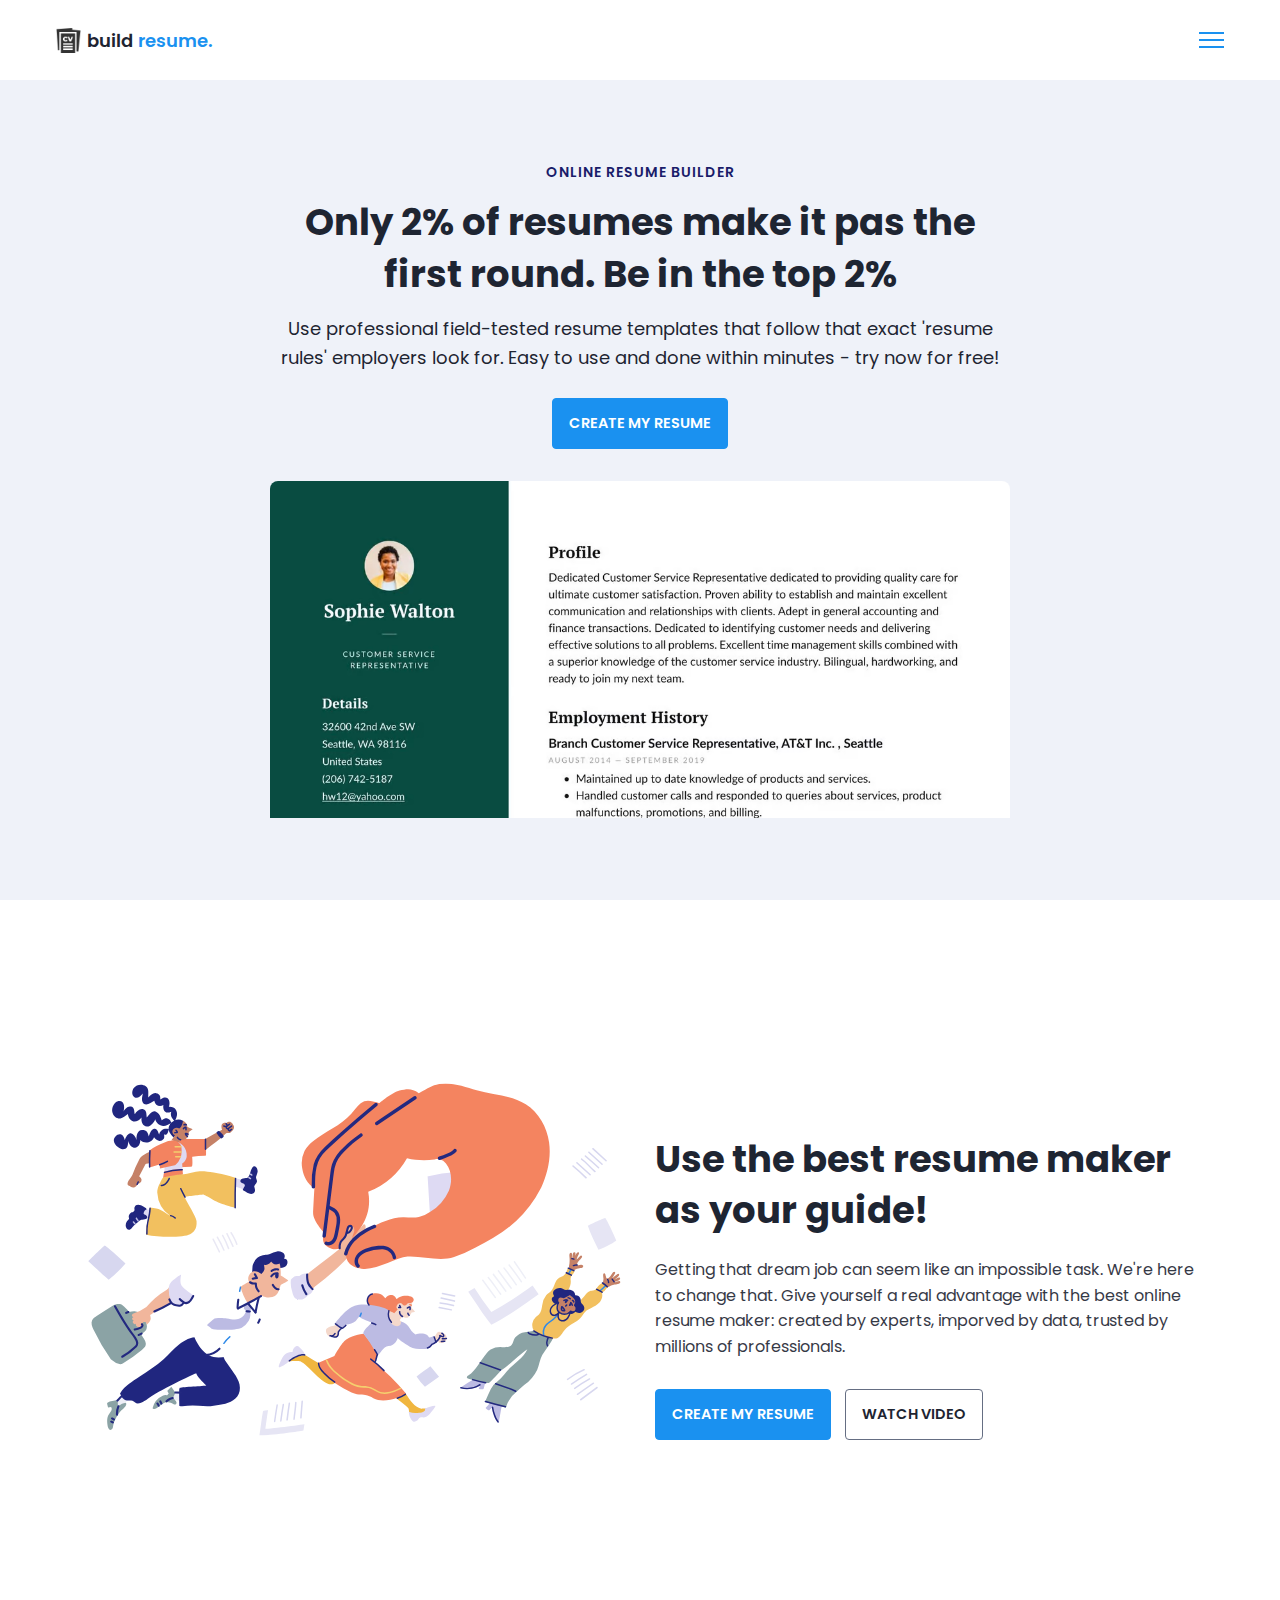
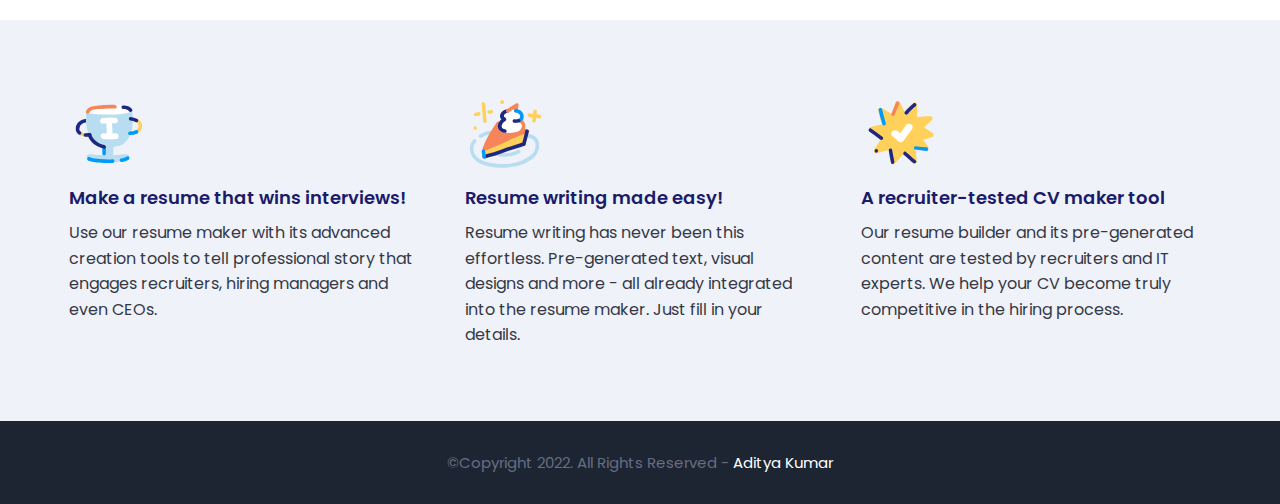
==== index.html @ 7c457c67 "Add files via upload" ====
<!DOCTYPE html>
<html>
    <head>
        <meta charset="utf-8">
        <meta http-equiv="X-UA-Compatible" content="IE=edge">
        <title>Home Page</title>
        <meta name="description" content="">
        <meta name="viewport" content="width=device-width, initial-scale=1">
        <link rel="stylesheet" href="assets/css/main.css">
    </head>
    <body>

        <nav class = "navbar bg-white">
            <div class="container">
                <div class = "navbar-content">
                    <div class = "brand-and-toggler">
                        <a href = "index.html" class = "navbar-brand">
                            <img src = "assets/images/curriculum-vitae.png" alt = "" class = "navbar-brand-icon">
                            <span class = "navbar-brand-text">build <span>resume.</span>
                        </a>
                        <button type = "button" class = "navbar-toggler-btn">
                            <div class = "bars">
                                <div class = "bar"></div>
                                <div class = "bar"></div>
                                <div class = "bar"></div>
                            </div>
                        </button>
                    </div>
                </div>
            </div>
        </nav>

        <header class = "header bg-bright" id = "header">
            <div class = "container">
                <div class = "header-content text-center">
                    <h6 class = "text-uppercase text-blue-dark fs-14 fw-6 ls-1">online resume builder</h6>
                    <h1 class = "lg-title">Only 2% of resumes make it pas the first round. Be in the top 2%</h1>
                    <p class = "text-dark fs-18">Use professional field-tested resume templates that follow that exact 'resume rules' employers look for. Easy to use and done within minutes - try now for free!</p>
                    <a href = "resume.html" class = "btn btn-primary text-uppercase">create my resume</a>
                    <img src = "assets/images/dublin-resume-templates.avif">
                </div>
            </div>
        </header>

        <div class="section-one">
            <div class="container">
                <div class = "section-one-content">
                    <div class="section-one-l">
                        <img src = "assets/images/visual-0c7080adf17f1f207276f613447c924f667dab34b7ac415cd7ef653172defd0b.svg">
                    </div>
                    <div class = "section-one-r text-center">
                        <h2 class = "lg-title">Use the best resume maker as your guide!</h2>
                        <p class = "text">Getting that dream job can seem like an impossible task. We're here to change that. Give yourself a real advantage with the best online resume maker: created by experts, imporved by data, trusted by millions of professionals.</p>
                        <div class = "btn-group">
                            <a href = "resume.html" class = "btn btn-primary text-uppercase">create my resume</a>
                            <a href = "#" class = "btn btn-secondary text-uppercase">watch video</a>
                        </div>
                    </div>
                </div>
            </div>
        </div>

        <div class = "section-two bg-bright">
            <div class="container">
                <div class="section-two-content">
                    <div class = "section-items">
                        <div class = "section-item">
                            <div class = "section-item-icon">
                                <img src = "assets/images/feature-1-edf4481d69166ac81917d1e40e6597c8d61aa970ad44367ce78049bf830fbda5.svg" alt = "">
                            </div>
                            <h5 class = "section-item-title">Make a resume that wins interviews!</h5>
                            <p class = "text">Use our resume maker with its advanced creation tools to tell professional story that engages recruiters, hiring managers and even CEOs.</p>
                        </div>

                        <div class = "section-item">
                            <div class = "section-item-icon">
                                <img src = "assets/images/feature-2-a7a471bd973c02a55d1b3f8aff578cd3c9a4c5ac4fc74423d94ecc04aef3492b.svg" alt = "">
                            </div>
                            <h5 class = "section-item-title">Resume writing made easy!</h5>
                            <p class = "text">Resume writing has never been this effortless. Pre-generated text, visual designs and more - all already integrated into the resume maker. Just fill in your details.</p>
                        </div>

                        <div class = "section-item">
                            <div class = "section-item-icon">
                                <img src = "assets/images/feature-3-4e87a82f83e260488c36f8105e26f439fdc3ee5009372bb5e12d9421f32eabdd.svg" alt = "">
                            </div>
                            <h5 class = "section-item-title">A recruiter-tested CV maker tool</h5>
                            <p class = "text">Our resume builder and its pre-generated content are tested by recruiters and IT experts. We help your CV become truly competitive in the hiring process.</p>
                        </div>
                    </div>
                </div>
            </div>
        </div>

        <footer class = "footer bg-dark">
            <div class="container">
                <div class = "footer-content text-center">
                    <p class="fs-15">&copy;Copyright 2022. All Rights Reserved - <span>Aditya Kumar</span></p>
                </div>
            </div>
        </footer>
        
    </body>
</html>
---- assets/css/main.css ----
@import url('https://fonts.googleapis.com/css2?family=Manrope:wght@200;300;400;500;600;700;800&family=Poppins:ital,wght@0,100;0,200;0,300;0,400;0,500;0,600;0,700;0,800;0,900;1,100;1,200;1,300;1,400;1,500;1,600;1,700;1,800;1,900&display=swap');

:root{
    --clr-blue: #1A91F0;
    --clr-blue-mid: #1170CD;
    --clr-blue-dark: #1A1C6A;
    --clr-white: #fff;
    --clr-bright: #EFF2F9;
    --clr-dark: #1e2532;
    --clr-black: #000;
    --clr-grey: #656e83;
    --clr-green: #084C41;
    --font-poppins: 'Poppins', sans-serif;
    --font-manrope: 'Manrope', sans-serif;;
    --transition: all 300ms ease-in-out;
}

*{
    padding: 0;
    margin: 0;
    box-sizing: border-box;
}

html{
    font-size: 10px;
}

body{
    font-size: 1.6rem;
    font-family: var(--font-poppins);
}

button{
    border: none;
    background-color: transparent;
    outline: 0;
    cursor: pointer;
    font-family: inherit;
}

img{
    width: 100%;
    display: block;
}

a{
    text-decoration: none;
}

/* fonts */
.font-poppins{font-family: var(--font-poppins);}
.font-manrope{font-family: var(--font-manrope);}

/* text colors */
.text-blue{color: var(--clr-blue);}
.text-blue-mid{color: var(--clr-blue-mid);}
.text-blue-dark{color: var(--clr-blue-dark);}
.text-bright{color: var(--clr-bright);}
.text-dark{color: var(--clr-dark);}
.text-grey{color: var(--clr-grey);}
.text-white{color: var(--clr-white);}

/* backgrounds */
.bg-blue{background-color: var(--clr-blue);}
.bg-blue-mid{background-color: var(--clr-blue-mid);}
.bg-blue-dark{background-color: var(--clr-blue-dark);}
.bg-bright{background-color: var(--clr-bright);}
.bg-dark{background-color: var(--clr-dark);}
.bg-grey{background-color: var(--clr-grey);}
.bg-white{background-color: var(--clr-white);}
.bg-black{background-color: var(--clr-black);}
.bg-green{background-color: var(--clr-green);}

.text-center{ text-align: center;}
.text-left{text-align: left;}
.text-right{text-align: right;}
.text-uppercase{text-transform: uppercase;}
.text-lowercase{text-transform: lowercase;}
.text-capitalize{text-transform: capitalize;}
.text{
    color: var(--clr-dark);
    opacity: 0.9;
    margin: 2rem 0;
    line-height: 1.6;
}

.fw-2{font-weight: 200;}
.fw-3{font-weight: 300;}
.fw-4{font-weight: 400;}
.fw-5{font-weight: 500;}
.fw-6{font-weight: 600;}
.fw-7{font-weight: 700;}
.fw-8{font-weight: 800;}

.fs-13{font-size: 13px;}
.fs-14{font-size: 14px;}
.fs-15{font-size: 15px;}
.fs-16{font-size: 16px;}
.fs-17{font-size: 17px;}
.fs-18{font-size: 18px;}
.fs-19{font-size: 19px;}
.fs-20{font-size: 20px;}
.fs-21{font-size: 21px;}
.fs-22{font-size: 22px;}
.fs-23{font-size: 23px;}
.fs-24{font-size: 24px;}
.fs-25{font-size: 25px;}

.ls-1{letter-spacing: 1px;}
.ls-2{letter-spacing: 2px;}

.container{
    max-width: 1200px;
    margin: 0 auto;
    padding: 0 1.6rem;
}

/* bars button */
.bars{
    display: flex;
    flex-direction: column;
    justify-content: space-between;
    height: 16.5px;
    width: 25px;
}
.bars .bar{
    width: 100%;
    height: 2px;
    background-color: var(--clr-blue);
    transition: var(--transition);
}

.bars:hover .bar{
    background-color: var(--clr-dark);
}

/* buttons */
.btn{
    font-size: 14.5px;
    font-weight: 600;
    padding: 1.4rem 1.6rem;
    border-radius: 4px;
    display: inline-block;
}

.btn-primary{
    background-color: var(--clr-blue);
    color: var(--clr-white);
    border: 1px solid var(--clr-blue);
    transition: var(--transition);
}

.btn-primary:hover{
    background-color: transparent;
    color: var(--clr-dark);
    border-color: var(--clr-grey);
}

.btn-secondary{
    background-color: transparent;
    color: var(--clr-dark);
    border: 1px solid var(--clr-grey);
    transition: var(--transition);
}

.btn-secondary:hover{
    background-color: var(--clr-blue);
    color: var(--clr-white);
    border-color: var(--clr-blue);
}

.btn-group button:first-child, .btn-group a:first-child{
    margin-right: 1rem!important;
}

/* navbar part */
.navbar{
    height: 80px;
    display: flex;
    align-items: center;
    box-shadow: rgba(0, 0, 0, 0.08) 0px 3px 8px;
}

.navbar .container{
    width: 100%;
}

.navbar-brand{
    display: flex;
    align-items: center;
    justify-content: flex-start;
    font-size: 1.8rem;
}
.navbar-brand-text{
    color: var(--clr-dark);
    font-weight: 600;
}
.navbar-brand-text span{
    color: var(--clr-blue);
}
.navbar-brand-icon{
    width: 25px;
    margin-right: 6px;
    opacity: 0.8;
}
.brand-and-toggler{
    display: flex;
    align-items: center;
    justify-content: space-between;
}
.header{
    min-height: calc(100vh - 80px);
    display: flex;
    flex-direction: column;
    align-items: center;
    justify-content: center;
}
.header-content{
    max-width: 740px;
    margin-right: auto;
    margin-left: auto;
}
.header-content img{
    max-width: 760px;
    border-top-right-radius: 8px;
    border-top-left-radius: 8px;
    margin-top: 3.2rem;
}
.lg-title{
    margin: 1.4rem 0;
    font-size: 37px;
    line-height: 1.4;
    color: var(--clr-dark);
}
.header-content p{
    margin-bottom: 2.6rem;
    line-height: 1.6;
}


/* section one */
.section-one{
    padding: 64px 0;
    min-height: 80vh;
    display: flex;
    align-items: center;
}
.section-one-l img{
    max-width: 545px;
    margin-right: auto;
    margin-left: auto;
}
.section-one-r{
    margin-top: 4rem;
}

.section-one .btn-group{
    margin-top: 2rem;
}
.section-one-r{
    max-width: 545px;
    margin-right: auto;
    margin-left: auto;
}
.section-one-r .btn-group{
    margin-top: 3rem;
}

/* section two */
.section-two{
    padding: 64px 0;
}
.section-two .section-items{
    display: grid;
    gap: 2rem;
}

.section-two .section-item{
    max-width: 350px;
    text-align: center;
    margin-right: auto;
    margin-left: auto;
}
.section-two .section-item-icon{
    margin: 1rem 0;
}
.section-two .section-item-icon img{
    width: 80px;
    margin-right: auto;
    margin-left: auto;
}
.section-two .section-item-title{
    color: var(--clr-blue-dark);
    font-size: 1.8rem;
    font-weight: 600;
}
.section-two .text{
    margin: 0.9rem 0;
}

/* footer */
.footer{
    padding: 3rem 0;
}
.footer-content p{
    color: var(--clr-grey);
}
.footer-content p span{
    color: var(--clr-white);
}

/* media queries */
@media screen and (min-width: 768px){
    .section-two .section-items{
        grid-template-columns: repeat(2, 1fr);
    }
}

@media screen and (min-width: 992px){
    .section-one-content{
        display: grid;
        grid-template-columns: repeat(2, 1fr);
        column-gap: 3rem;
    }
    .section-one-r{
        text-align: left;
    }
    .section-two .section-items{
        grid-template-columns: repeat(3, 1fr);
    }
    .section-two .section-item{
        text-align: left;
    }
    .section-two .section-item-icon img{
        margin-left: 0;
    }
}



/* resume page */
#about-sc{
    padding: 64px 0;
}

.cv-form-row-title{
    background-color: var(--clr-dark);
    padding: 0.8rem 1.6rem;
    margin-bottom: 2rem;
}

.cv-form-row-title h3{
    color: var(--clr-white);
    font-weight: 500;
    text-transform: uppercase;
    letter-spacing: 1.5px;
    font-size: 1.7rem;
}
.cv-form-blk{
    margin: 3rem 0;
}
.cv-form-row{
    padding: 3rem 2rem 0 2rem;
    border: 1px solid rgba(0, 0, 0, 0.08);
    margin-bottom: 1rem;
    position: relative;
}
textarea{
    resize: none;
}
.form-elem{
    margin-bottom: 3rem;
    position: relative;
}
.form-label{
    display: block;
    font-weight: 600;
    font-size: 14px;
    color: var(--clr-dark);
    margin-bottom: 0.5rem;
}
.form-control{
    border-radius: none;
    border: 1px solid rgba(0, 0, 0, 0.1);
    font-size: 14px;
    padding: 0.8rem 1.6rem;
    font-family: inherit;
    width: 100%;
    outline: 0;
    transition: var(--transition);
}

.form-control:focus{
    border-color: rgba(0, 0, 0, 0.3);
}
.form-text{
    color: #ca0b00;
    font-size: 12px;
    position: absolute;
    letter-spacing: 0.5px;
    top: calc(100% + 2px);
    left: 0;
    width: 100%;
}
.cols-3, .cols-2{
    display: grid;
}
.repeater-add-btn{
    width: 25px;
    height: 25px;
    background-color: var(--clr-blue-mid);
    font-size: 1.6rem;
    color: var(--clr-white);
    margin: 1rem 0;
}
.repeater-remove-btn{
    position: absolute;
    top: 10px;
    right: 10px;
    z-index: 999;
    width: 25px;
    height: 25px;
    border-radius: 50%;
    background-color: #ca0b00;
    color: var(--clr-white);
    font-size: 1.6rem;
}

/* preview section */
.preview-cnt{
    border-radius: 5px;
    display: grid;
    grid-template-columns: 32% auto;
    box-shadow: rgba(149, 157, 165, 0.2) 0px 8px 24px;
    overflow: hidden;
}

.preview-cnt-l{
    padding: 3rem 3rem 2rem 3rem;
}
.preview-cnt-r{
    padding: 3rem 3rem 3rem 4rem;
}
.preview-cnt-l .preview-blk:nth-child(1){
    text-align: center;
}
.preview-image{
    width: 120px;
    height: 120px;
    border-radius: 50%;
    overflow: hidden;
    margin-right: auto;
    margin-left: auto;
}
.preview-image img{
    width: 100%;
    height: 100%;
    object-fit: cover;
}
.preview-item-name{
    font-size: 2.4rem;
    font-weight: 600;
    margin: 1.8rem 0;
    position: relative;
}
.preview-item-name::after{
    position: absolute;
    content: "";
    bottom: -10px;
    width: 50px;
    height: 1.5px;
    background-color: rgba(255, 255, 255, 0.5);
    left: 50%;
    transform: translateX(-50%);
}
.preview-blk{
    padding: 1rem 0;
    margin-bottom: 1rem;
}
.preview-blk-title h3{
    text-transform: uppercase;
    letter-spacing: 0.5px;
    border-bottom: 0.5px solid rgba(0, 0, 0, 0.08);
    padding-bottom: 0.5rem;
}
.preview-blk-title{
    margin-bottom: 1rem;
}
.preview-blk-list .preview-item{
    font-size: 1.5rem;
    margin-bottom: 0.2rem;
    opacity: 0.95;
}
.preview-cnt-r .preview-blk-title{
    color: var(--clr-dark);
}
.preview-cnt-r .preview-blk-list .preview-item{
    margin-top: 1.8rem;
}

.achievements-items.preview-blk-list .preview-item span:first-child,
.educations-items.preview-blk-list .preview-item span:first-child,
.experiences-items.preview-blk-list .preview-item span:first-child{
    display: block;
    font-weight: 600;
    margin-bottom: 1rem;
    background-color: rgba(0, 0, 0, 0.03);
}

.educations-items.preview-blk-list .preview-item span:nth-child(2),
.experiences-items.preview-blk-list .preview-item span:nth-child(2){
    font-weight: 600;
    margin-right: 1rem;
}

.educations-items.preview-blk-list .preview-item span:nth-child(3),
.experiences-items.preview-blk-list .preview-item span:nth-child(3){
    font-style: italic;
    margin-right: 1rem;
}

.educations-items.preview-blk-list .preview-item span:nth-child(4),
.educations-items.preview-blk-list .preview-item span:nth-child(5),
.experiences-items.preview-blk-list .preview-item span:nth-child(4),
.experiences-items.preview-blk-list .preview-item span:nth-child(5){
    margin-right: 1rem;
    background-color: var(--clr-green);
    color: var(--clr-white);
    padding: 0 1rem;
    border-radius: 0.6rem;
}

.educations-items.preview-blk-list .preview-item span:nth-child(6),
.experiences-items.preview-blk-list .preview-item span:nth-child(6){
    font-size: 13.5px;
    display: block;
    opacity: 0.8;
    margin-top: 1rem;
}
.projects-items.preview-blk-list .preview-item span{
    display: block;
}

@media screen and (min-width: 768px){
    .cols-3{
        grid-template-columns: repeat(3, 1fr);
        column-gap: 2rem;
    }
    .cols-2{
        grid-template-columns: repeat(2, 1fr);
        column-gap: 2rem;
    }
}

@media screen and (min-width: 992px){
    .cv-form-row{
        padding: 3rem 3rem 0rem 3rem;
    }
    .cols-3{
        grid-template-columns: repeat(3, 1fr);
    }
}

.print-btn-sc{
    margin: 2rem 0 6rem 0;
}

/* print section */
@media print{
    body *{
        visibility: hidden;
    }

    .non_print_area{
        display: none;
    }

    .print_area, .print_area *{
        visibility: visible;
    }

    .print_area{
        width: 100%;
        position: absolute;
        left: 0;
        top: 0;
        overflow: hidden;
    }
}
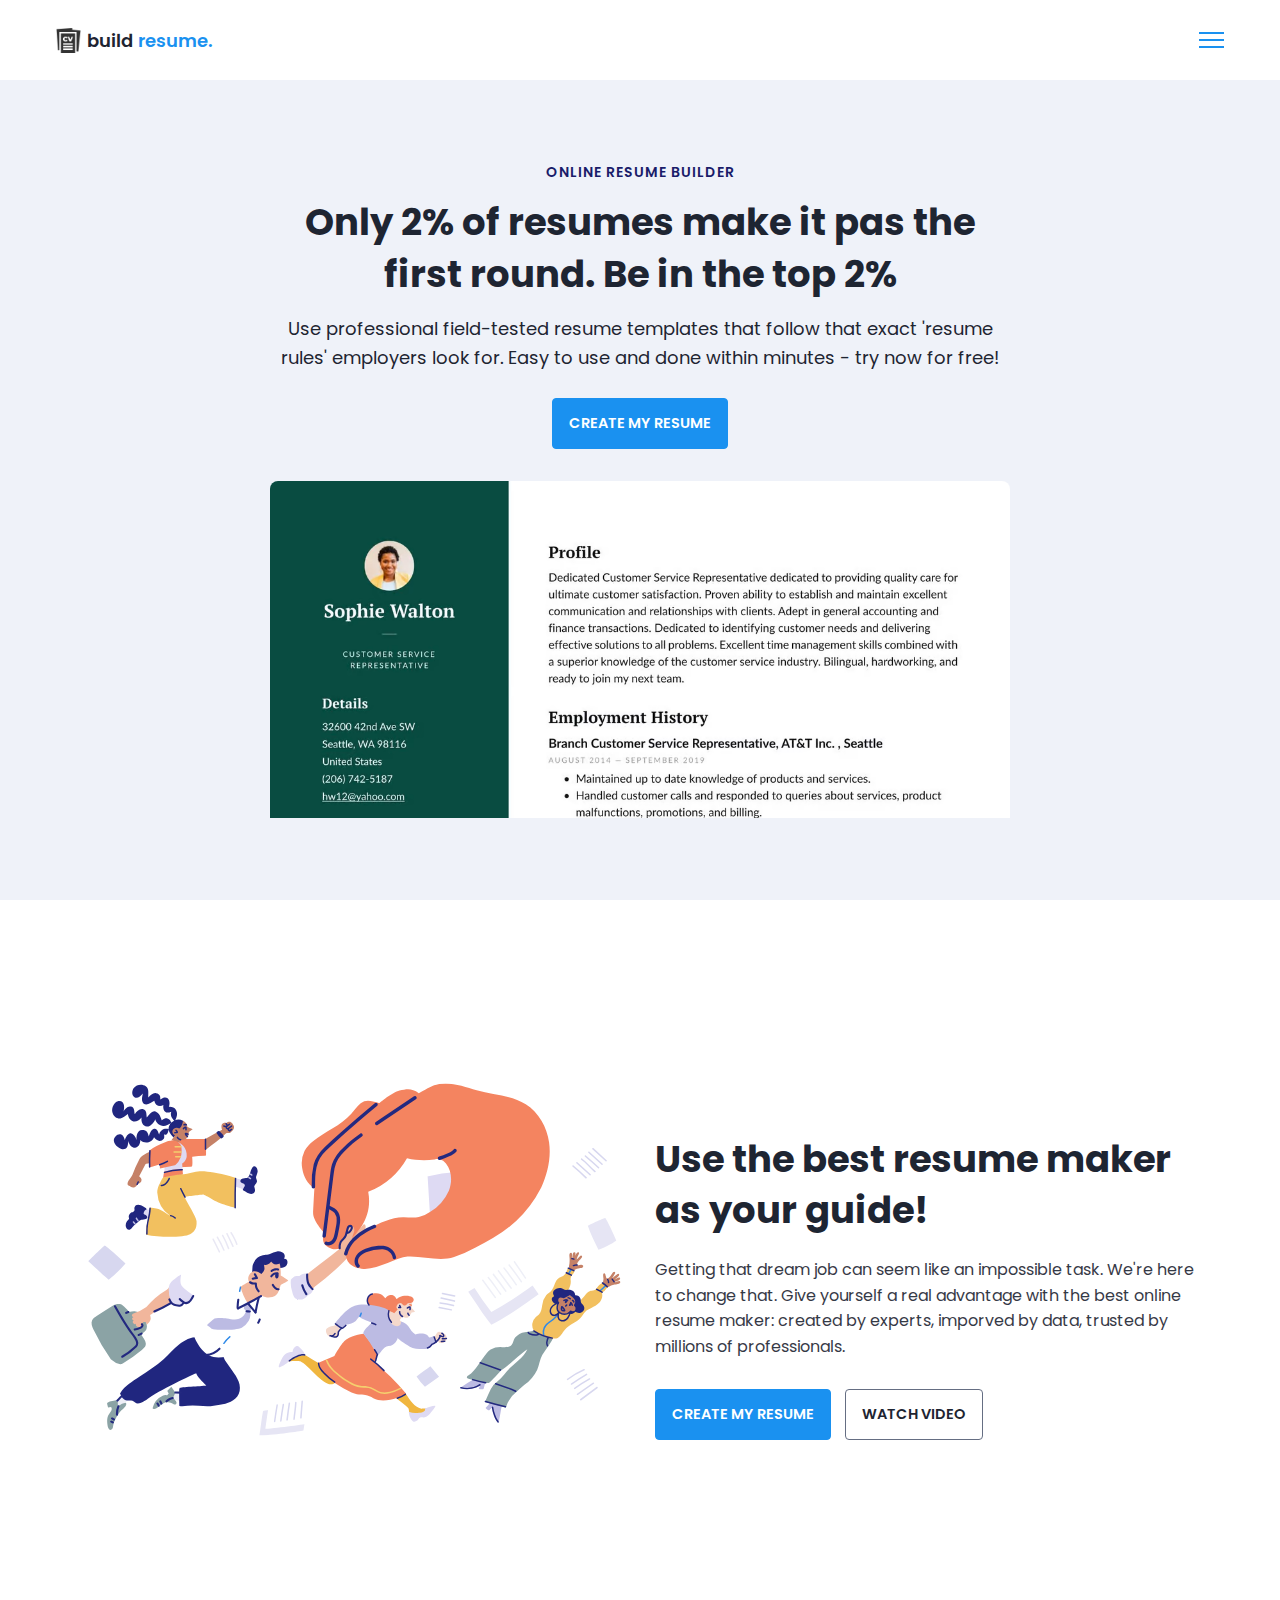
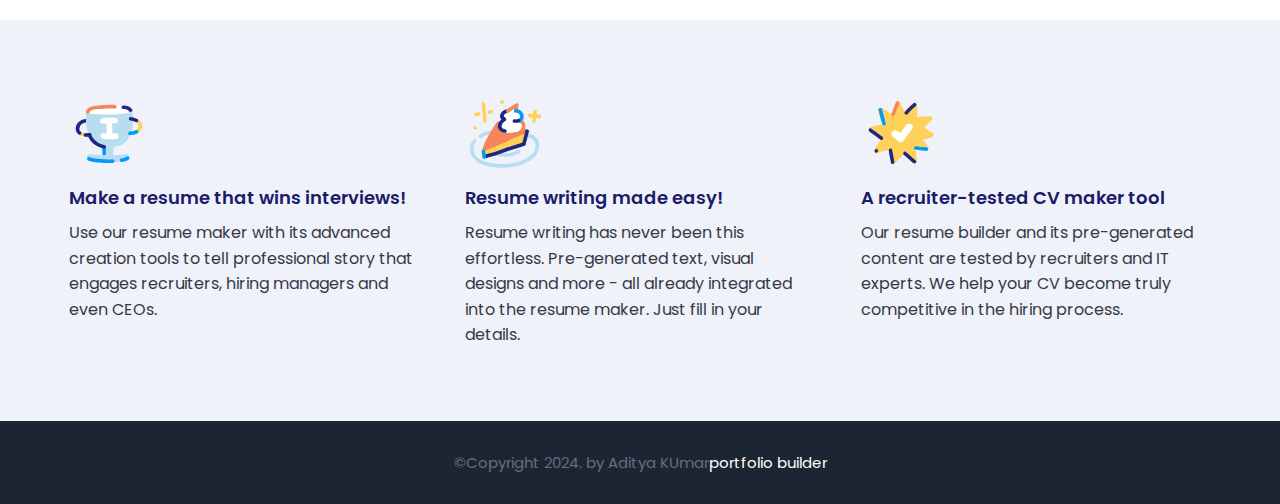
==== commit 5d54fbec: "Add files via upload" ====
--- a/index.html
+++ b/index.html
@@ -95,7 +95,7 @@
         <footer class = "footer bg-dark">
             <div class="container">
                 <div class = "footer-content text-center">
-                    <p class="fs-15">&copy;Copyright 2022. All Rights Reserved - <span>Aditya Kumar</span></p>
+                    <p class="fs-15">&copy;Copyright 2024. by Aditya KUmar<span>portfolio builder</span></p>
                 </div>
             </div>
         </footer>
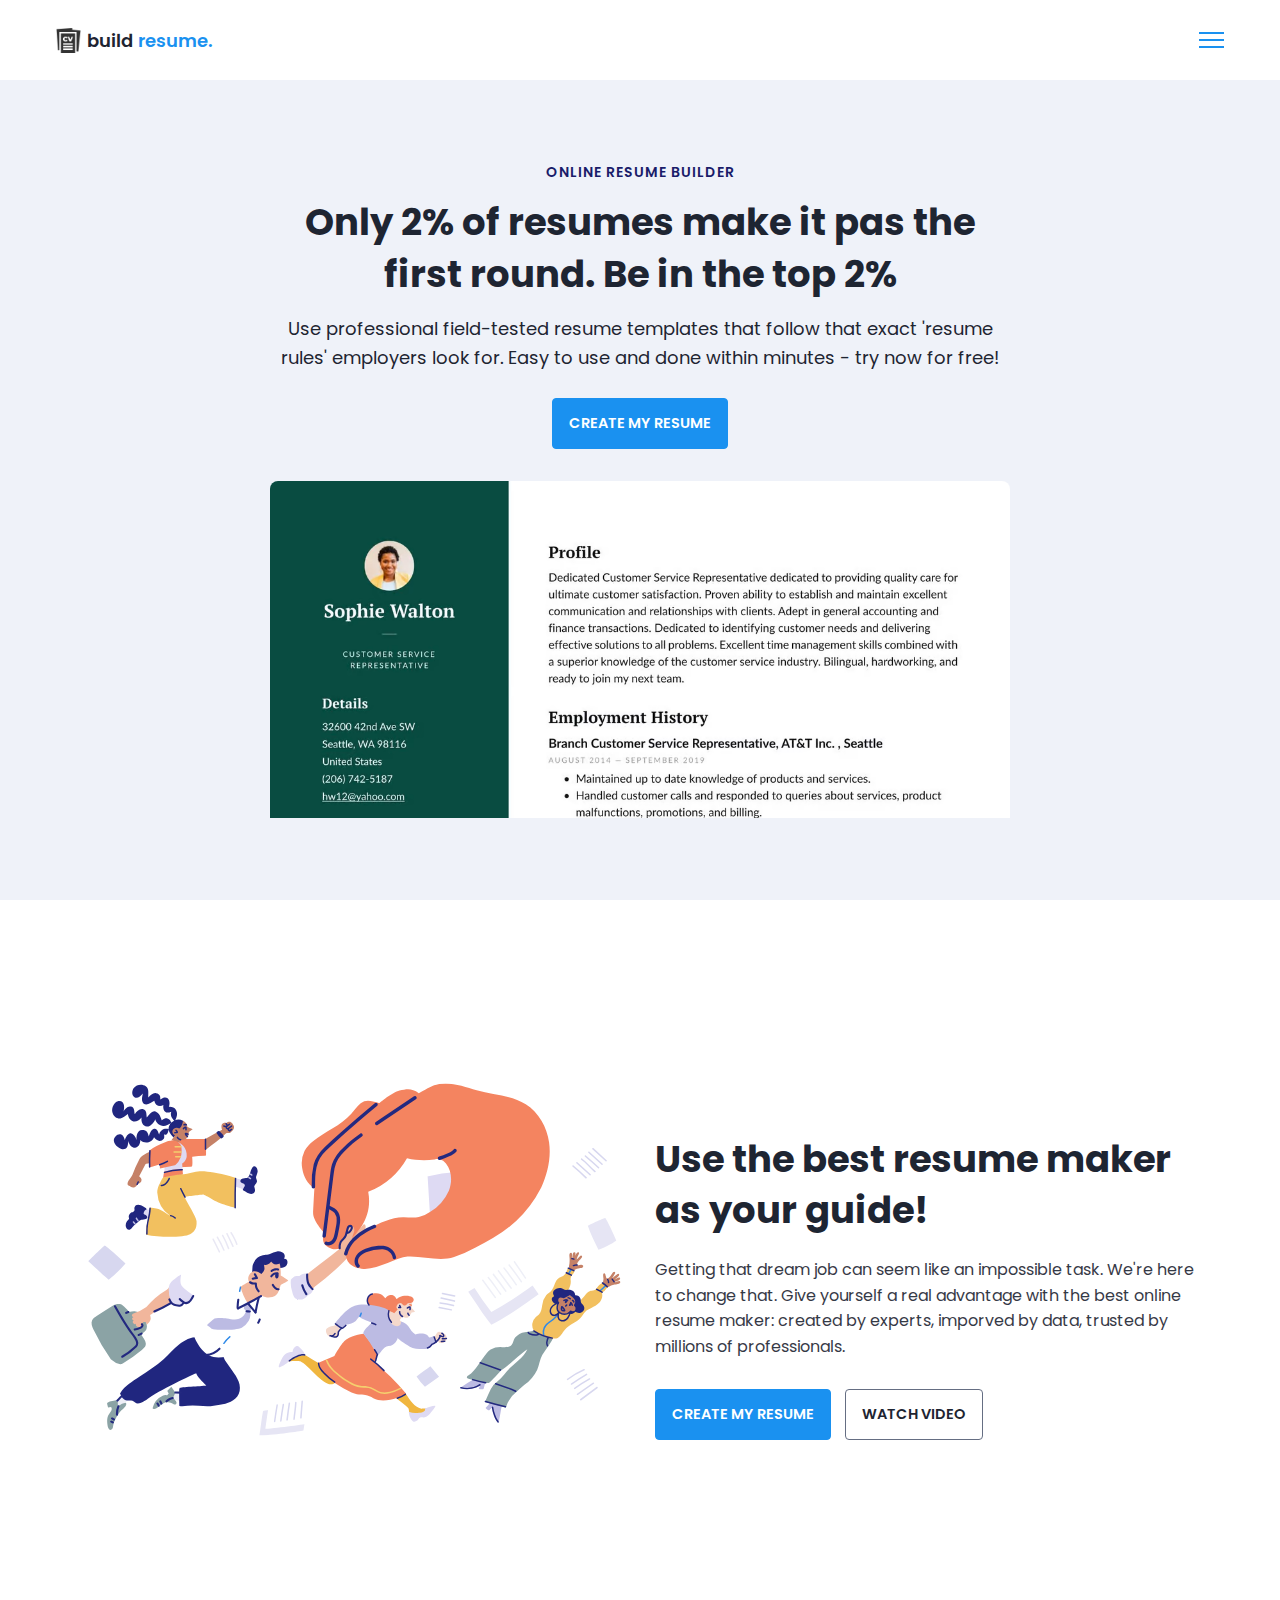
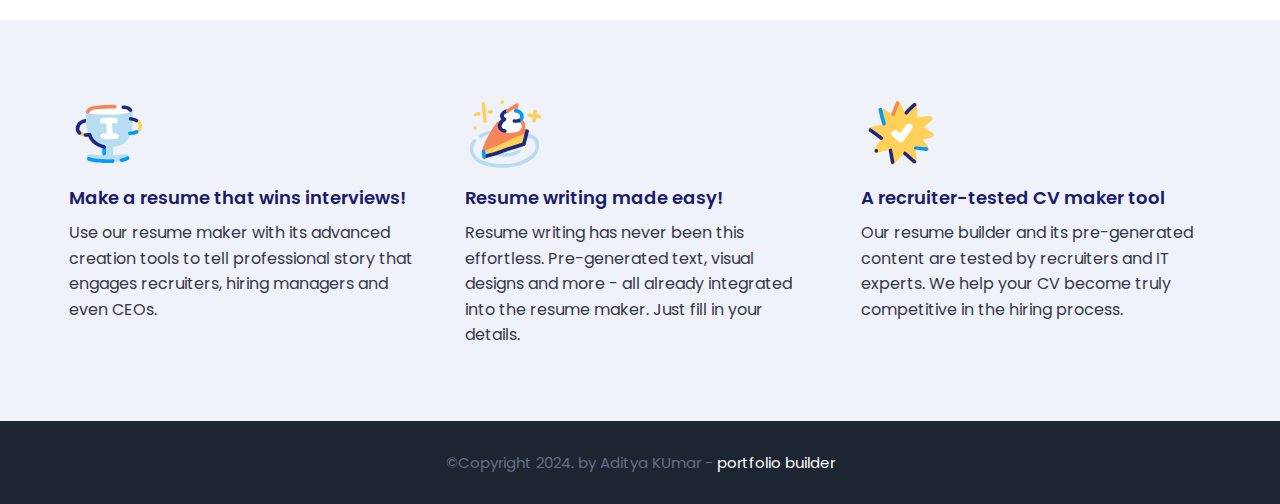
==== commit a6c1f7c1: "Add files via upload" ====
--- a/index.html
+++ b/index.html
@@ -95,7 +95,7 @@
         <footer class = "footer bg-dark">
             <div class="container">
                 <div class = "footer-content text-center">
-                    <p class="fs-15">&copy;Copyright 2024. by Aditya KUmar<span>portfolio builder</span></p>
+                    <p class="fs-15">&copy;Copyright 2024. by Aditya KUmar - <span>portfolio builder</span></p>
                 </div>
             </div>
         </footer>
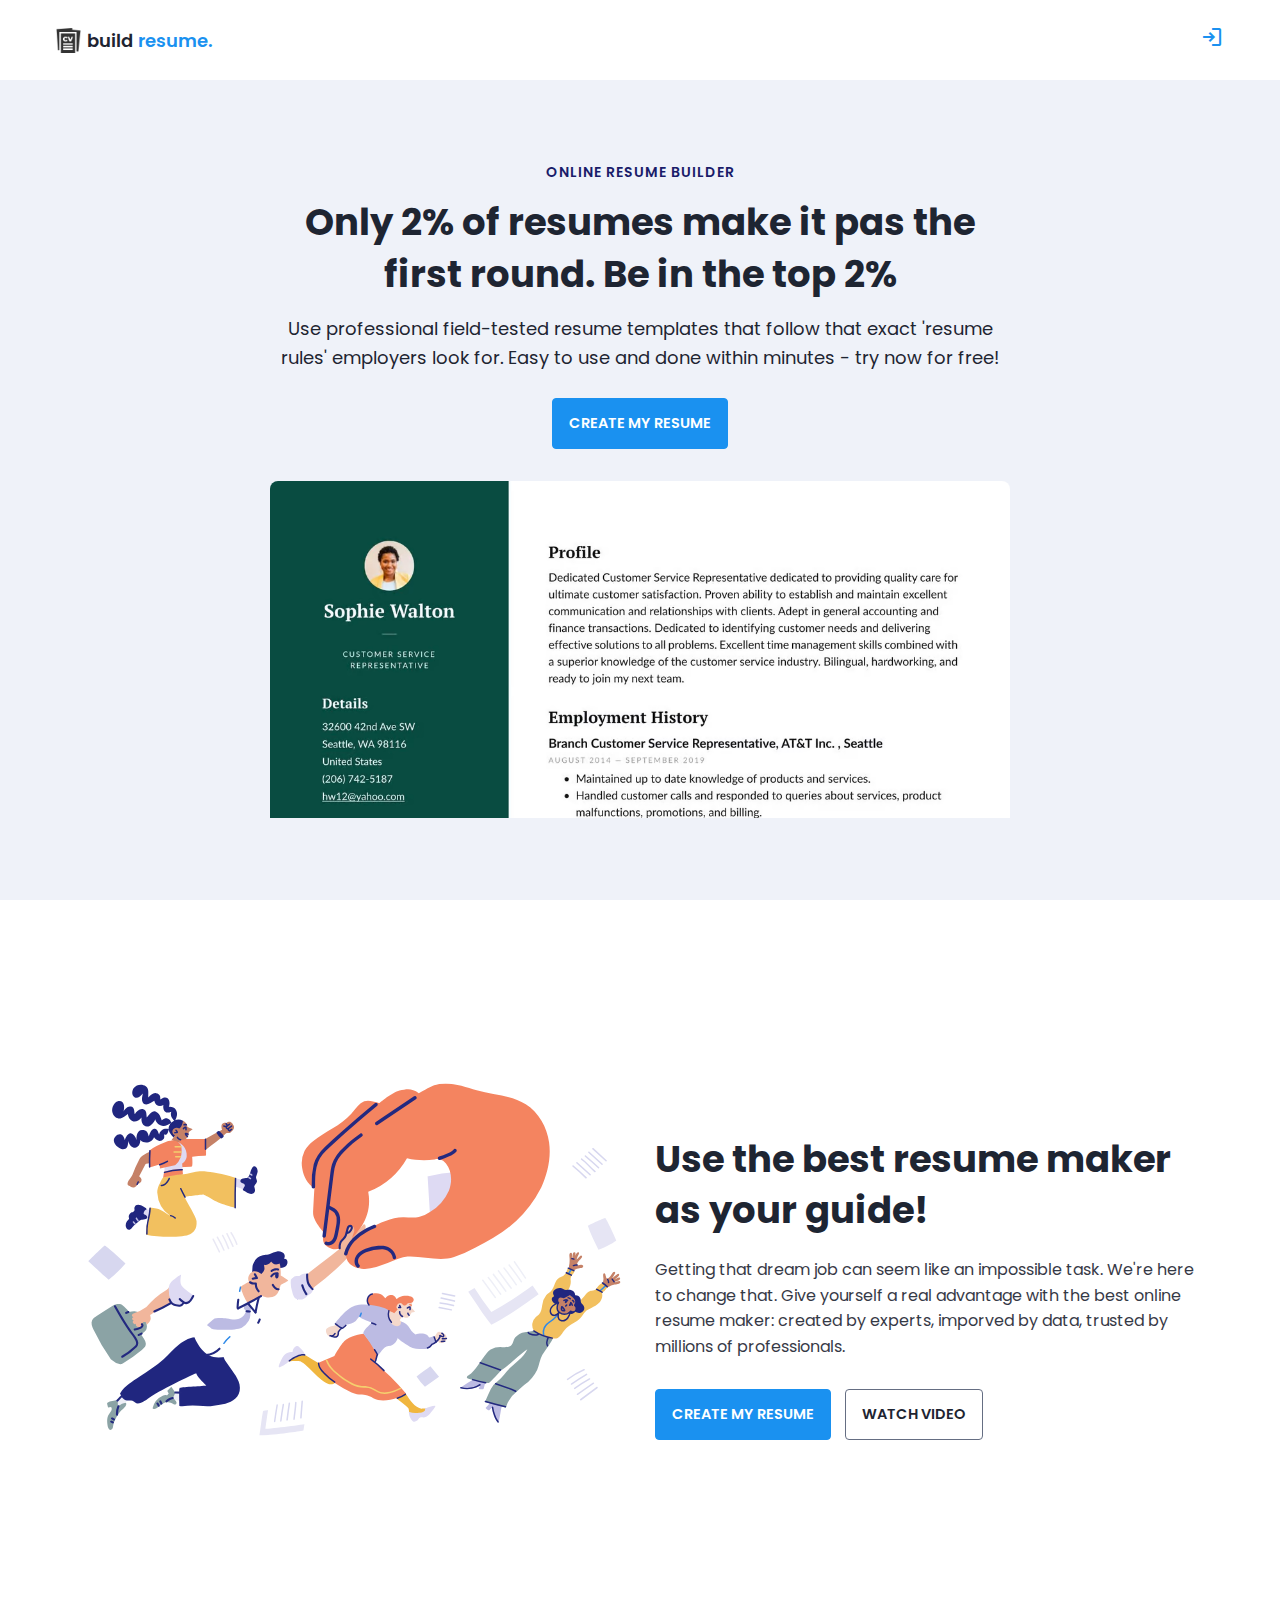
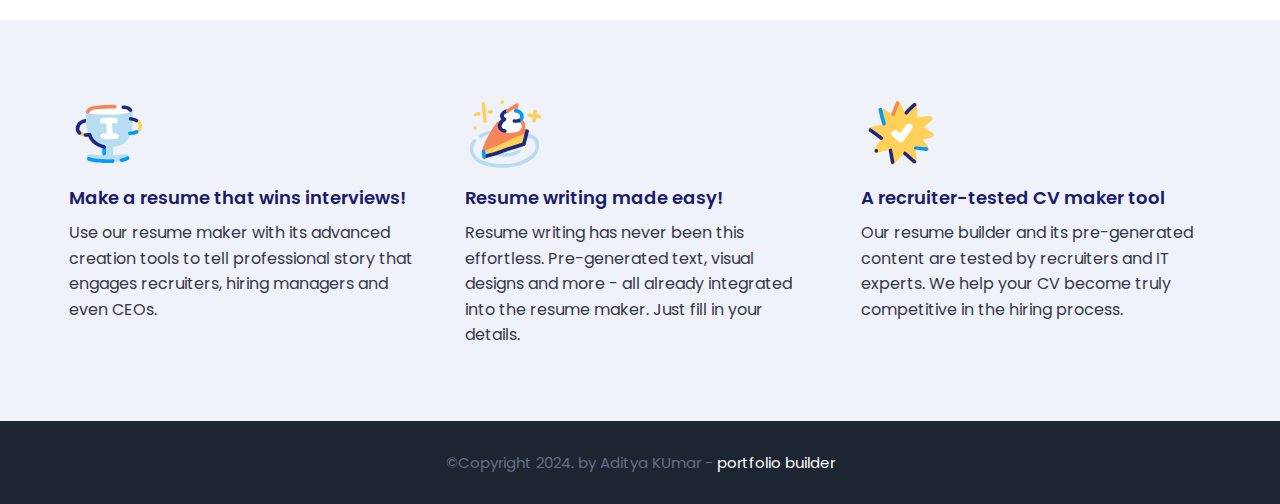
==== commit 987aa3fa: "Add files via upload" ====
--- a/index.html
+++ b/index.html
@@ -6,6 +6,7 @@
         <title>Home Page</title>
         <meta name="description" content="">
         <meta name="viewport" content="width=device-width, initial-scale=1">
+        <link rel="stylesheet" href="https://fonts.googleapis.com/css2?family=Material+Symbols+Outlined:opsz,wght,FILL,GRAD@24,400,0,0" />
         <link rel="stylesheet" href="assets/css/main.css">
     </head>
     <body>
@@ -19,11 +20,9 @@
                             <span class = "navbar-brand-text">build <span>resume.</span>
                         </a>
                         <button type = "button" class = "navbar-toggler-btn">
-                            <div class = "bars">
-                                <div class = "bar"></div>
-                                <div class = "bar"></div>
-                                <div class = "bar"></div>
-                            </div>
+                            <a href="login.html"><span class="material-symbols-outlined">
+                                login
+                                </span></a>
                         </button>
                     </div>
                 </div>
--- a/assets/css/main.css
+++ b/assets/css/main.css
@@ -46,6 +46,9 @@
 a{
     text-decoration: none;
 }
+.navbar-toggler-btn a{
+    color: #1A91F0;
+}
 
 /* fonts */
 .font-poppins{font-family: var(--font-poppins);}
